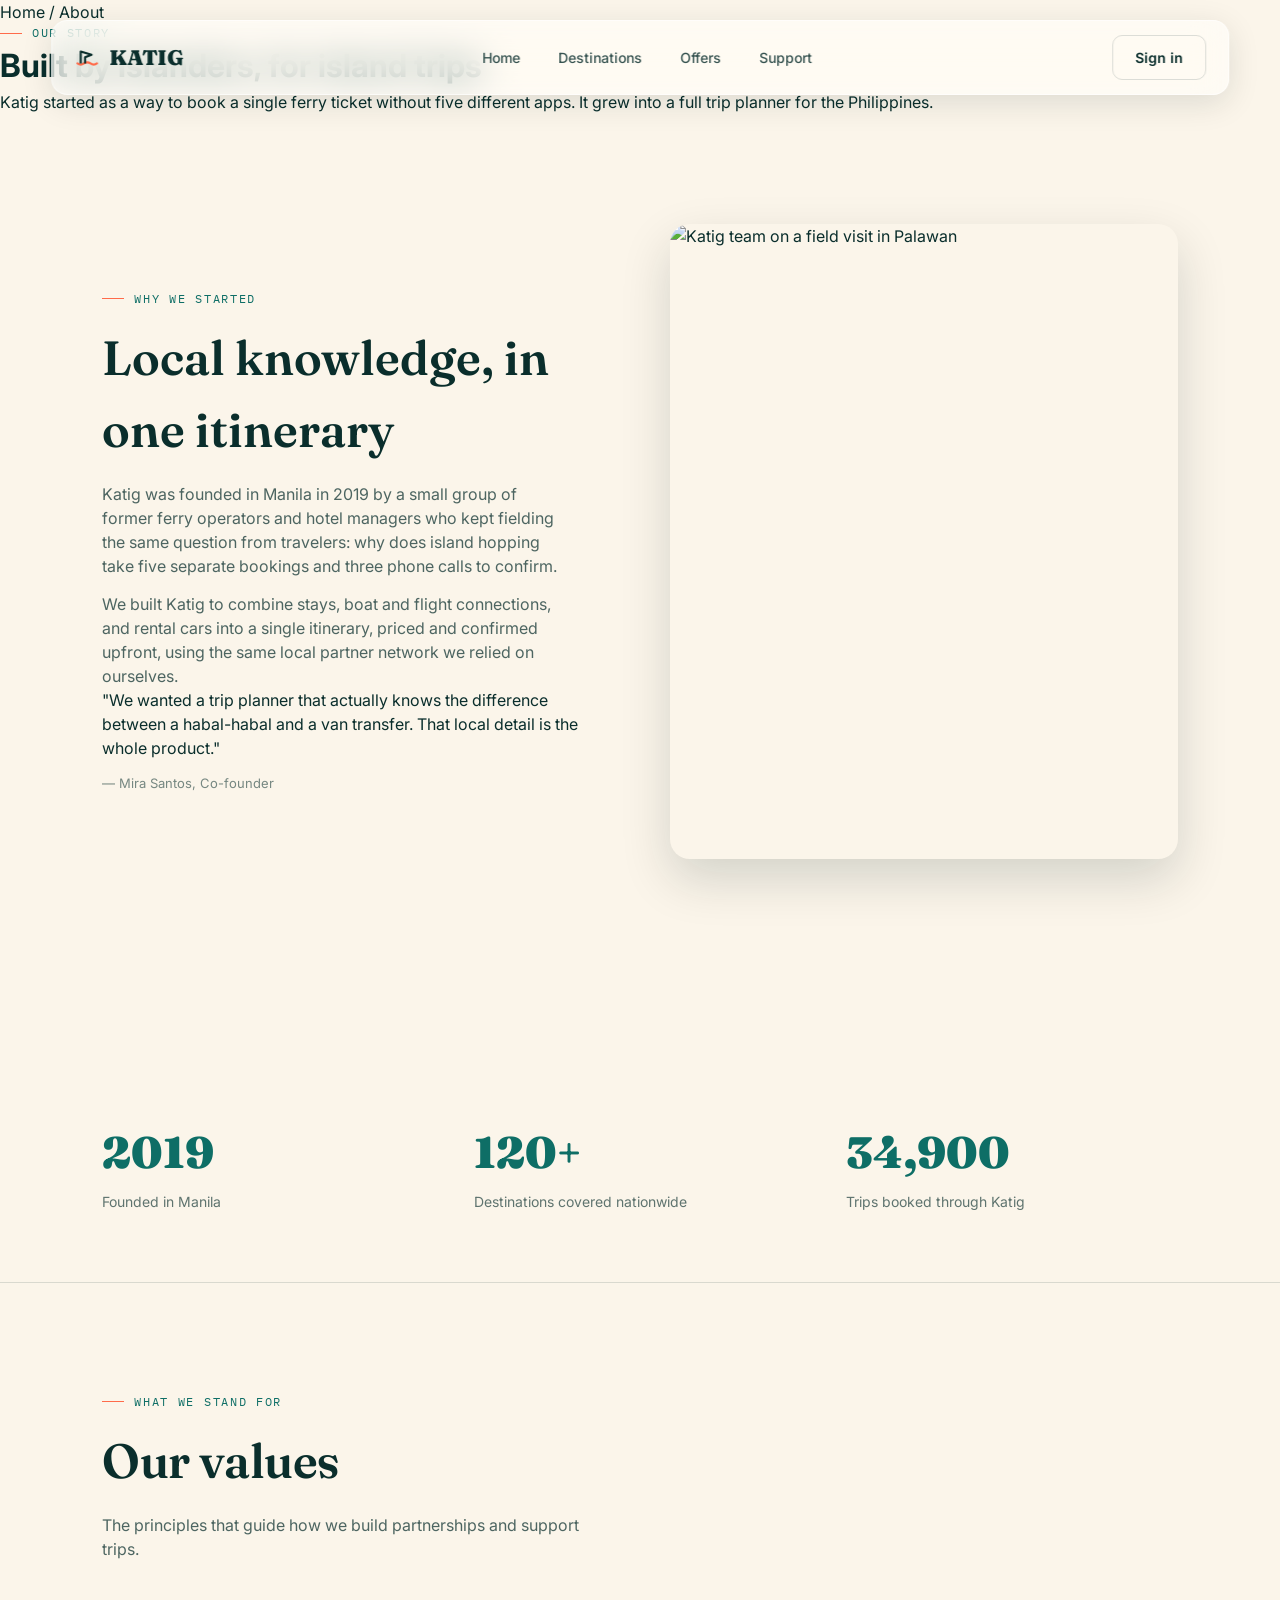
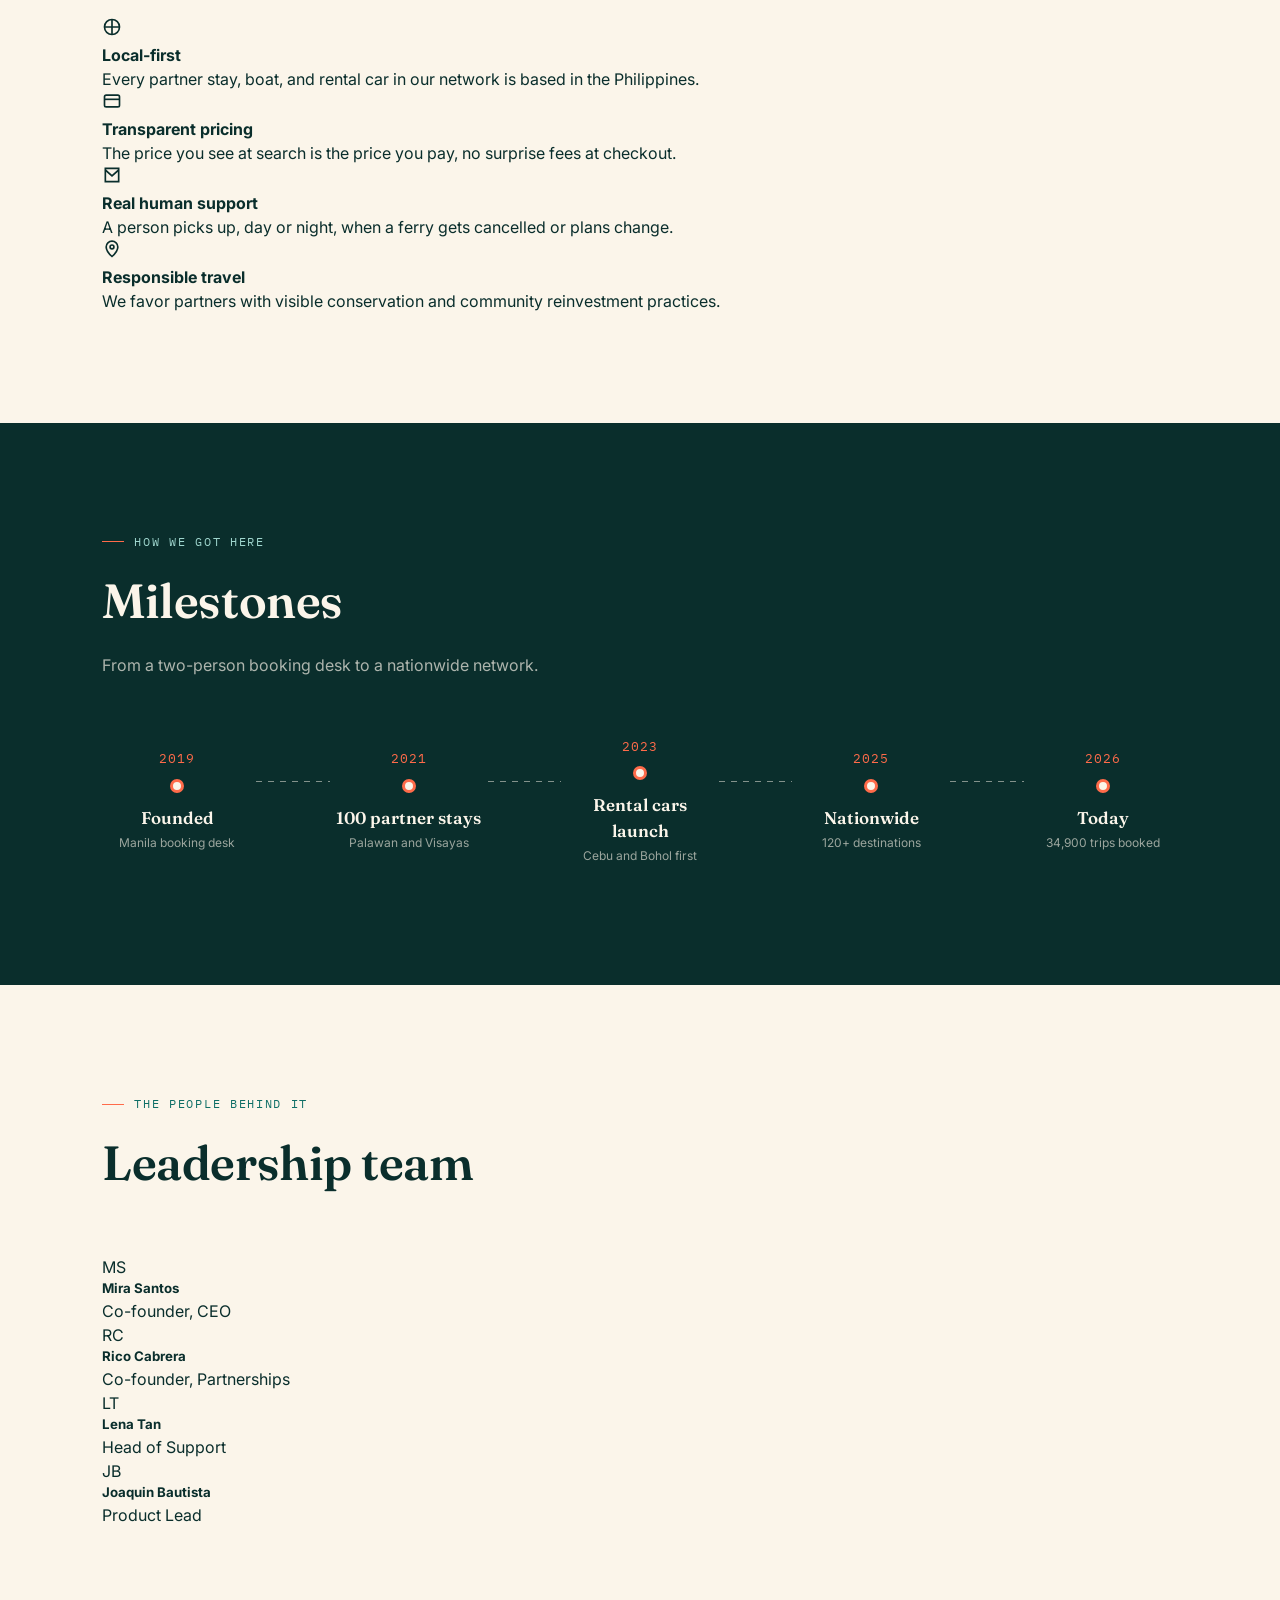
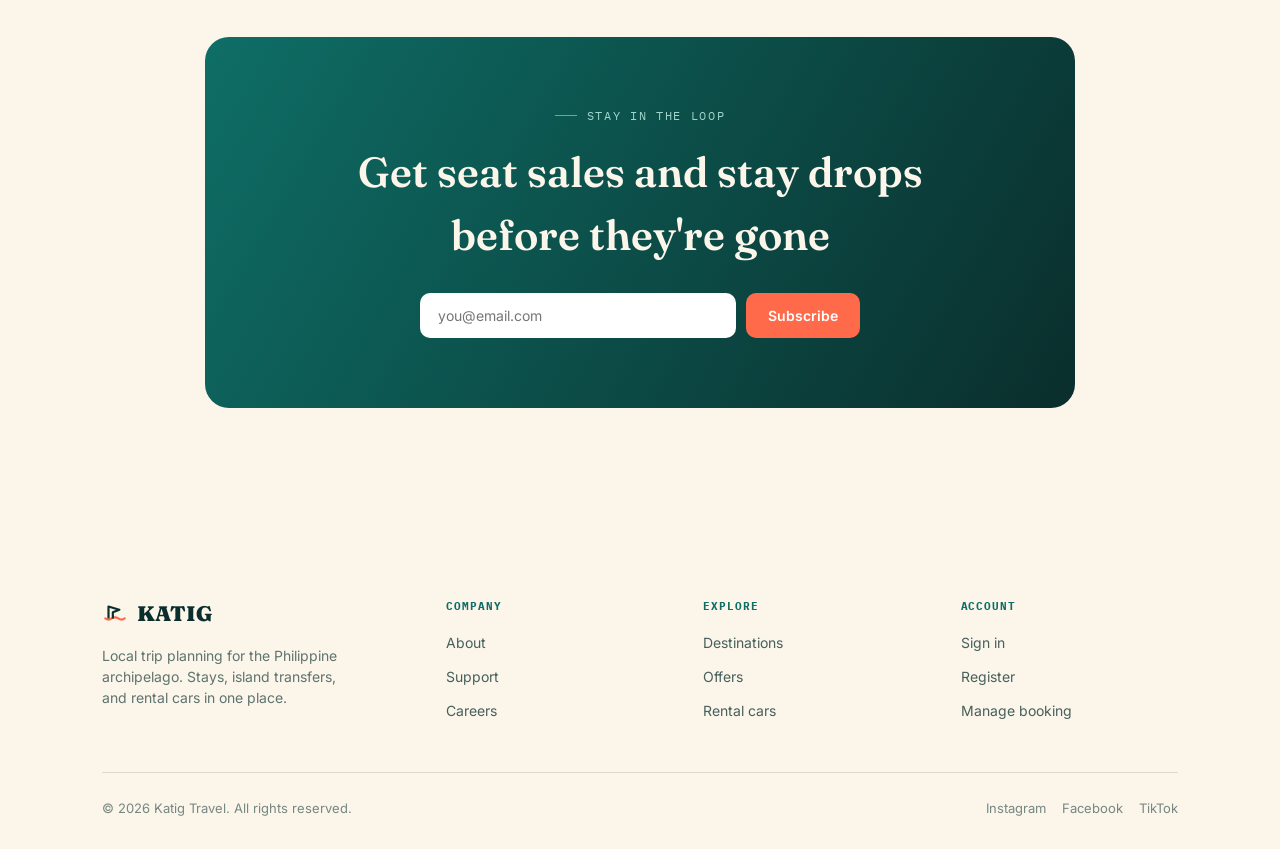
==== about.html @ 53a7f75b "add about page" ====
<!DOCTYPE html>
<html lang="en">
<head>
<meta charset="UTF-8">
<meta name="viewport" content="width=device-width, initial-scale=1.0">
<title>About — Katig</title>
<link rel="preconnect" href="https://fonts.googleapis.com">
<link rel="preconnect" href="https://fonts.gstatic.com" crossorigin>
<link href="https://fonts.googleapis.com/css2?family=Fraunces:ital,wght@0,400;0,600;0,900;1,500&family=Inter:wght@400;500;600;700&family=IBM+Plex+Mono:wght@400;500&display=swap" rel="stylesheet">
<link rel="stylesheet" href="assets/style.css">
<link rel="stylesheet" href="assets/pages.css">
</head>
<body>

<nav class="navbar">
  <a href="index.html" class="logo">
    <svg viewBox="0 0 24 24" fill="none"><path d="M3 17c2 1.4 4 1.4 6 0s4-1.4 6 0 4 1.4 6 0" stroke="#FF6B4A" stroke-width="2" stroke-linecap="round"/><path d="M6 17V6l10 3-6 2.4V17" stroke="#0A2E2C" stroke-width="2" stroke-linejoin="round"/></svg>
    KATIG
  </a>
  <ul class="nav-links">
    <li><a href="index.html">Home</a></li>
    <li><a href="destinations.html">Destinations</a></li>
    <li><a href="offers.html">Offers</a></li>
    <li><a href="support.html">Support</a></li>
  </ul>
  <div class="nav-cta">
    <a href="signin.html" class="btn btn-ghost">Sign in</a>
    <button class="nav-toggle" aria-label="Open menu"><span></span><span></span><span></span></button>
  </div>
</nav>

<header class="page-header">
  <div class="page-header-inner">
    <div class="breadcrumb"><a href="index.html">Home</a> / About</div>
    <div class="eyebrow">Our story</div>
    <h1>Built by islanders, for island trips</h1>
    <p>Katig started as a way to book a single ferry ticket without five different apps. It grew into a full trip planner for the Philippines.</p>
  </div>
</header>

<section class="section">
  <div class="split">
    <div>
      <div class="eyebrow">Why we started</div>
      <h2 style="font-family:'Fraunces',serif;font-weight:600;font-size:clamp(32px,4vw,48px);margin-top:14px;">Local knowledge, in one itinerary</h2>
      <p style="margin-top:16px;color:rgba(10,46,44,0.72);max-width:460px;">Katig was founded in Manila in 2019 by a small group of former ferry operators and hotel managers who kept fielding the same question from travelers: why does island hopping take five separate bookings and three phone calls to confirm.</p>
      <p style="margin-top:14px;color:rgba(10,46,44,0.72);max-width:460px;">We built Katig to combine stays, boat and flight connections, and rental cars into a single itinerary, priced and confirmed upfront, using the same local partner network we relied on ourselves.</p>
      <blockquote class="story-quote">"We wanted a trip planner that actually knows the difference between a habal-habal and a van transfer. That local detail is the whole product."</blockquote>
      <p style="margin-top:14px;font-size:13px;color:rgba(10,46,44,0.55);">— Mira Santos, Co-founder</p>
    </div>
    <img src="https://picsum.photos/seed/katig-team/700/850" alt="Katig team on a field visit in Palawan">
  </div>
</section>

<section class="stats-strip">
  <div class="stat"><h3>2019</h3><p>Founded in Manila</p></div>
  <div class="stat"><h3>120+</h3><p>Destinations covered nationwide</p></div>
  <div class="stat"><h3>34,900</h3><p>Trips booked through Katig</p></div>
</section>

<section class="section">
  <div class="section-head">
    <div class="eyebrow">What we stand for</div>
    <h2>Our values</h2>
    <p>The principles that guide how we build partnerships and support trips.</p>
  </div>
  <div class="support-grid">
    <div class="support-card">
      <div class="icon"><svg width="20" height="20" viewBox="0 0 24 24" fill="none"><circle cx="12" cy="12" r="9" stroke="currentColor" stroke-width="2"/><path d="M12 3v18M3 12h18" stroke="currentColor" stroke-width="2"/></svg></div>
      <h4>Local-first</h4>
      <p>Every partner stay, boat, and rental car in our network is based in the Philippines.</p>
    </div>
    <div class="support-card">
      <div class="icon"><svg width="20" height="20" viewBox="0 0 24 24" fill="none"><rect x="3" y="5" width="18" height="14" rx="2" stroke="currentColor" stroke-width="2"/><path d="M3 10h18" stroke="currentColor" stroke-width="2"/></svg></div>
      <h4>Transparent pricing</h4>
      <p>The price you see at search is the price you pay, no surprise fees at checkout.</p>
    </div>
    <div class="support-card">
      <div class="icon"><svg width="20" height="20" viewBox="0 0 24 24" fill="none"><path d="M4 4h16v16H4V4Z" stroke="currentColor" stroke-width="2"/><path d="M4 6l8 7 8-7" stroke="currentColor" stroke-width="2"/></svg></div>
      <h4>Real human support</h4>
      <p>A person picks up, day or night, when a ferry gets cancelled or plans change.</p>
    </div>
    <div class="support-card">
      <div class="icon"><svg width="20" height="20" viewBox="0 0 24 24" fill="none"><path d="M12 21s7-6.3 7-11.5A7 7 0 0 0 5 9.5C5 14.7 12 21 12 21Z" stroke="currentColor" stroke-width="2"/><circle cx="12" cy="9.5" r="2.3" stroke="currentColor" stroke-width="2"/></svg></div>
      <h4>Responsible travel</h4>
      <p>We favor partners with visible conservation and community reinvestment practices.</p>
    </div>
  </div>
</section>

<section class="section route-section">
  <div class="section-head">
    <div class="eyebrow">How we got here</div>
    <h2>Milestones</h2>
    <p>From a two-person booking desk to a nationwide network.</p>
  </div>
  <div class="route-strip">
    <div class="route-stop">
      <span class="code">2019</span>
      <div class="route-dot"></div>
      <h4>Founded</h4>
      <span>Manila booking desk</span>
    </div>
    <div class="route-line"></div>
    <div class="route-stop">
      <span class="code">2021</span>
      <div class="route-dot"></div>
      <h4>100 partner stays</h4>
      <span>Palawan and Visayas</span>
    </div>
    <div class="route-line"></div>
    <div class="route-stop">
      <span class="code">2023</span>
      <div class="route-dot"></div>
      <h4>Rental cars launch</h4>
      <span>Cebu and Bohol first</span>
    </div>
    <div class="route-line"></div>
    <div class="route-stop">
      <span class="code">2025</span>
      <div class="route-dot"></div>
      <h4>Nationwide</h4>
      <span>120+ destinations</span>
    </div>
    <div class="route-line"></div>
    <div class="route-stop">
      <span class="code">2026</span>
      <div class="route-dot"></div>
      <h4>Today</h4>
      <span>34,900 trips booked</span>
    </div>
  </div>
</section>

<section class="section">
  <div class="section-head">
    <div class="eyebrow">The people behind it</div>
    <h2>Leadership team</h2>
  </div>
  <div class="team-grid">
    <div class="team-card">
      <div class="team-avatar">MS</div>
      <h5>Mira Santos</h5>
      <span>Co-founder, CEO</span>
    </div>
    <div class="team-card">
      <div class="team-avatar">RC</div>
      <h5>Rico Cabrera</h5>
      <span>Co-founder, Partnerships</span>
    </div>
    <div class="team-card">
      <div class="team-avatar">LT</div>
      <h5>Lena Tan</h5>
      <span>Head of Support</span>
    </div>
    <div class="team-card">
      <div class="team-avatar">JB</div>
      <h5>Joaquin Bautista</h5>
      <span>Product Lead</span>
    </div>
  </div>
</section>

<section class="section" style="padding-top:0;">
  <div class="newsletter">
    <div class="eyebrow">Stay in the loop</div>
    <h2>Get seat sales and stay drops before they're gone</h2>
    <form class="newsletter-form">
      <input type="email" placeholder="you@email.com" required>
      <button class="btn btn-coral" type="submit">Subscribe</button>
    </form>
  </div>
</section>

<footer>
  <div class="footer-top">
    <div class="footer-brand">
      <a href="index.html" class="logo">
        <svg viewBox="0 0 24 24" fill="none"><path d="M3 17c2 1.4 4 1.4 6 0s4-1.4 6 0 4 1.4 6 0" stroke="#FF6B4A" stroke-width="2" stroke-linecap="round"/><path d="M6 17V6l10 3-6 2.4V17" stroke="#0A2E2C" stroke-width="2" stroke-linejoin="round"/></svg>
        KATIG
      </a>
      <p>Local trip planning for the Philippine archipelago. Stays, island transfers, and rental cars in one place.</p>
    </div>
    <div class="footer-col">
      <h5>Company</h5>
      <ul>
        <li><a href="about.html">About</a></li>
        <li><a href="support.html">Support</a></li>
        <li><a href="#">Careers</a></li>
      </ul>
    </div>
    <div class="footer-col">
      <h5>Explore</h5>
      <ul>
        <li><a href="destinations.html">Destinations</a></li>
        <li><a href="offers.html">Offers</a></li>
        <li><a href="#">Rental cars</a></li>
      </ul>
    </div>
    <div class="footer-col">
      <h5>Account</h5>
      <ul>
        <li><a href="signin.html">Sign in</a></li>
        <li><a href="register.html">Register</a></li>
        <li><a href="#">Manage booking</a></li>
      </ul>
    </div>
  </div>
  <div class="footer-bottom">
    <span>© 2026 Katig Travel. All rights reserved.</span>
    <div class="socials">
      <a href="#">Instagram</a>
      <a href="#">Facebook</a>
      <a href="#">TikTok</a>
    </div>
  </div>
</footer>

<script src="assets/main.js"></script>

</body>
</html>
---- assets/style.css ----
:root{
  --ink:#0A2E2C;
  --midnight:#07211F;
  --lagoon:#17A398;
  --lagoon-deep:#0E6E66;
  --coral:#FF6B4A;
  --sand:#FBF5EA;
  --sand-dim:#F1E8D6;
  --paper:#FFFFFF;
  --line:rgba(10,46,44,0.14);
  --shadow:0 20px 50px rgba(7,33,31,0.16);
}
*{margin:0;padding:0;box-sizing:border-box;}
html{scroll-behavior:smooth;}
body{
  font-family:'Inter',sans-serif;
  background:var(--sand);
  color:var(--ink);
  line-height:1.5;
  -webkit-font-smoothing:antialiased;
}
img{display:block;max-width:100%;}
a{color:inherit;text-decoration:none;}
button{font-family:inherit;cursor:pointer;border:none;background:none;}
input,select{font-family:inherit;}
.eyebrow{
  font-family:'IBM Plex Mono',monospace;
  font-size:12px;
  letter-spacing:0.14em;
  text-transform:uppercase;
  color:var(--lagoon-deep);
  display:flex;
  align-items:center;
  gap:10px;
}
.eyebrow::before{
  content:"";
  width:22px;
  height:1px;
  background:var(--coral);
  display:inline-block;
}
.section{
  padding:110px 8vw;
}
.section-head{
  max-width:640px;
  margin-bottom:56px;
}
.section-head h2{
  font-family:'Fraunces',serif;
  font-weight:600;
  font-size:clamp(32px,4vw,48px);
  margin-top:14px;
  letter-spacing:-0.01em;
}
.section-head p{
  margin-top:16px;
  color:rgba(10,46,44,0.72);
  font-size:16px;
  max-width:480px;
}

.navbar{
  position:fixed;
  top:20px;
  left:50%;
  transform:translateX(-50%);
  width:min(1180px,92vw);
  z-index:100;
  display:flex;
  align-items:center;
  justify-content:space-between;
  padding:14px 22px;
  border-radius:16px;
  background:rgba(255,255,255,0.55);
  backdrop-filter:blur(18px) saturate(160%);
  -webkit-backdrop-filter:blur(18px) saturate(160%);
  border:1px solid rgba(255,255,255,0.6);
  box-shadow:0 8px 32px rgba(7,33,31,0.12);
  transition:background 0.3s ease;
}
.logo{
  display:flex;
  align-items:center;
  gap:9px;
  font-family:'Fraunces',serif;
  font-weight:900;
  font-size:21px;
  letter-spacing:-0.01em;
  color:var(--ink);
}
.logo svg{width:26px;height:26px;}
.nav-links{
  display:flex;
  gap:34px;
  list-style:none;
  font-size:14px;
  font-weight:500;
}
.nav-links a{
  position:relative;
  padding:6px 2px;
  color:var(--ink);
  opacity:0.82;
  transition:opacity 0.2s ease;
}
.nav-links a:hover{opacity:1;}
.nav-links a::after{
  content:"";
  position:absolute;
  left:0;bottom:0;
  width:0;
  height:2px;
  background:var(--coral);
  transition:width 0.25s ease;
}
.nav-links a:hover::after{width:100%;}
.nav-cta{
  display:flex;
  align-items:center;
  gap:14px;
}
.btn{
  display:inline-flex;
  align-items:center;
  justify-content:center;
  gap:8px;
  padding:11px 22px;
  border-radius:10px;
  font-size:14px;
  font-weight:600;
  transition:transform 0.2s ease, box-shadow 0.2s ease, background 0.2s ease;
}
.btn-primary{
  background:var(--ink);
  color:var(--sand);
}
.btn-primary:hover{transform:translateY(-2px);box-shadow:0 10px 24px rgba(10,46,44,0.28);}
.btn-coral{
  background:var(--coral);
  color:#fff;
}
.btn-coral:hover{transform:translateY(-2px);box-shadow:0 10px 24px rgba(255,107,74,0.38);}
.btn-ghost{
  border:1px solid var(--line);
  color:var(--ink);
}
.btn-ghost:hover{background:rgba(10,46,44,0.05);}
.nav-toggle{
  display:none;
  flex-direction:column;
  gap:5px;
  padding:6px;
}
.nav-toggle span{
  width:22px;height:2px;background:var(--ink);
}

.hero{
  position:relative;
  min-height:100vh;
  display:flex;
  flex-direction:column;
  align-items:center;
  justify-content:center;
  padding:160px 6vw 0;
  overflow:hidden;
}
.hero-bg{
  position:absolute;
  inset:0;
  background:url('https://picsum.photos/seed/katig-hero/1800/1200') center/cover no-repeat;
}
.hero-bg::after{
  content:"";
  position:absolute;
  inset:0;
  background:linear-gradient(180deg, rgba(7,33,31,0.55) 0%, rgba(7,33,31,0.35) 45%, rgba(7,33,31,0.85) 100%);
}
.hero-content{
  position:relative;
  z-index:2;
  text-align:center;
  max-width:840px;
  color:#fff;
}
.hero-content .eyebrow{
  justify-content:center;
  color:#F1E8D6;
}
.hero-content .eyebrow::before{background:var(--coral);}
.hero-content h1{
  font-family:'Fraunces',serif;
  font-weight:600;
  font-size:clamp(40px,6.4vw,80px);
  line-height:1.05;
  letter-spacing:-0.02em;
  margin:20px 0 22px;
}
.hero-content h1 em{
  font-style:italic;
  font-weight:500;
  color:var(--coral);
}
.hero-content p{
  font-size:18px;
  color:rgba(255,255,255,0.86);
  max-width:520px;
  margin:0 auto;
}
.hero-actions{
  margin-top:34px;
  display:flex;
  gap:14px;
}

.search-card{
  position:relative;
  z-index:2;
  margin-top:64px;
  margin-bottom:-64px;
  width:min(980px,90vw);
  background:rgba(255,255,255,0.72);
  backdrop-filter:blur(20px) saturate(160%);
  -webkit-backdrop-filter:blur(20px) saturate(160%);
  border:1px solid rgba(255,255,255,0.65);
  border-radius:20px;
  box-shadow:var(--shadow);
  padding:22px 26px;
  display:grid;
  grid-template-columns:1.3fr 1fr 1fr 1fr auto;
  gap:0;
}
.search-field{
  padding:6px 20px;
  border-right:1px solid rgba(10,46,44,0.14);
  display:flex;
  flex-direction:column;
  gap:6px;
}
.search-field:first-child{padding-left:4px;}
.search-field:last-of-type{border-right:none;}
.search-field label{
  font-family:'IBM Plex Mono',monospace;
  font-size:10.5px;
  letter-spacing:0.08em;
  text-transform:uppercase;
  color:var(--lagoon-deep);
}
.search-field select,.search-field input{
  border:none;
  background:transparent;
  font-size:15px;
  font-weight:600;
  color:var(--ink);
  outline:none;
}
.search-submit{
  display:flex;
  align-items:center;
  justify-content:center;
  padding-left:16px;
}
.search-submit button{
  width:54px;height:54px;
  border-radius:14px;
  background:var(--coral);
  color:#fff;
  display:flex;align-items:center;justify-content:center;
  transition:transform 0.2s ease;
}
.search-submit button:hover{transform:scale(1.06);}

.stats-strip{
  padding:150px 8vw 70px;
  display:grid;
  grid-template-columns:repeat(3,1fr);
  gap:40px;
  border-bottom:1px solid var(--line);
}
.stat h3{
  font-family:'Fraunces',serif;
  font-weight:900;
  font-size:44px;
  color:var(--lagoon-deep);
}
.stat p{
  margin-top:6px;
  font-size:14px;
  color:rgba(10,46,44,0.65);
}

.dest-grid{
  display:grid;
  grid-template-columns:repeat(3,1fr);
  gap:26px;
}
.dest-card{
  position:relative;
  border-radius:18px;
  overflow:hidden;
  aspect-ratio:3/4;
  box-shadow:0 12px 30px rgba(10,46,44,0.14);
  transition:transform 0.35s ease;
}
.dest-card:hover{transform:translateY(-6px);}
.dest-card img{
  width:100%;height:100%;object-fit:cover;
  transition:transform 0.5s ease;
}
.dest-card:hover img{transform:scale(1.08);}
.dest-card-overlay{
  position:absolute;inset:0;
  background:linear-gradient(180deg, transparent 40%, rgba(7,33,31,0.88) 100%);
  display:flex;
  flex-direction:column;
  justify-content:flex-end;
  padding:22px;
  color:#fff;
}
.dest-code{
  align-self:flex-start;
  font-family:'IBM Plex Mono',monospace;
  font-size:11px;
  letter-spacing:0.1em;
  background:rgba(255,255,255,0.18);
  border:1px solid rgba(255,255,255,0.35);
  padding:4px 9px;
  border-radius:6px;
  margin-bottom:10px;
}
.dest-card-overlay h3{
  font-family:'Fraunces',serif;
  font-weight:600;
  font-size:24px;
}
.dest-card-overlay .from{
  margin-top:6px;
  font-size:13px;
  color:rgba(255,255,255,0.78);
}
.dest-card-overlay .from strong{color:var(--coral);font-size:15px;}

.route-section{
  background:var(--ink);
  color:var(--sand);
}
.route-section .eyebrow{color:#9FD6CE;}
.route-section .eyebrow::before{background:var(--coral);}
.route-section .section-head h2{color:var(--sand);}
.route-section .section-head p{color:rgba(251,245,234,0.68);}
.route-strip{
  display:flex;
  align-items:center;
  overflow-x:auto;
  padding-bottom:10px;
  gap:0;
}
.route-stop{
  flex:0 0 auto;
  display:flex;
  flex-direction:column;
  align-items:center;
  text-align:center;
  width:150px;
}
.route-stop .code{
  font-family:'IBM Plex Mono',monospace;
  font-size:13px;
  letter-spacing:0.08em;
  color:var(--coral);
  margin-bottom:10px;
}
.route-dot{
  width:14px;height:14px;
  border-radius:50%;
  background:var(--sand);
  border:3px solid var(--coral);
}
.route-stop h4{
  font-family:'Fraunces',serif;
  font-size:17px;
  font-weight:600;
  margin-top:12px;
}
.route-stop span{
  font-size:12px;
  color:rgba(251,245,234,0.6);
  margin-top:4px;
}
.route-line{
  flex:1 1 auto;
  height:1px;
  min-width:40px;
  background-image:linear-gradient(90deg, rgba(251,245,234,0.5) 50%, transparent 50%);
  background-size:12px 1px;
  margin:0 4px;
  align-self:center;
  margin-bottom:34px;
}

.split{
  display:grid;
  grid-template-columns:1fr 1fr;
  gap:60px;
  align-items:center;
}
.split img{
  border-radius:20px;
  aspect-ratio:4/5;
  object-fit:cover;
  box-shadow:var(--shadow);
}
.stay-grid{
  display:grid;
  grid-template-columns:repeat(3,1fr);
  gap:24px;
}
.stay-card{
  background:var(--paper);
  border-radius:16px;
  overflow:hidden;
  border:1px solid var(--line);
  transition:transform 0.3s ease, box-shadow 0.3s ease;
}
.stay-card:hover{transform:translateY(-4px);box-shadow:var(--shadow);}
.stay-card img{width:100%;height:200px;object-fit:cover;}
.stay-body{padding:20px;}
.stay-tags{display:flex;gap:8px;margin-bottom:10px;}
.tag{
  font-size:11px;
  font-family:'IBM Plex Mono',monospace;
  background:var(--sand-dim);
  color:var(--lagoon-deep);
  padding:4px 8px;
  border-radius:6px;
  letter-spacing:0.04em;
}
.stay-body h4{
  font-family:'Fraunces',serif;
  font-weight:600;
  font-size:19px;
}
.stay-meta{
  display:flex;
  justify-content:space-between;
  align-items:center;
  margin-top:14px;
  padding-top:14px;
  border-top:1px solid var(--line);
}
.rating{
  font-size:13px;
  color:var(--ink);
  display:flex;
  align-items:center;
  gap:5px;
}
.price{
  font-family:'Fraunces',serif;
  font-weight:600;
  font-size:17px;
  color:var(--lagoon-deep);
}

.fleet-list{display:flex;flex-direction:column;gap:0;}
.fleet-item{
  display:flex;
  justify-content:space-between;
  align-items:center;
  padding:20px 0;
  border-bottom:1px solid var(--line);
}
.fleet-item:first-child{padding-top:0;}
.fleet-name{
  font-family:'Fraunces',serif;
  font-weight:600;
  font-size:20px;
}
.fleet-name span{
  display:block;
  font-family:'Inter',sans-serif;
  font-weight:400;
  font-size:13px;
  color:rgba(10,46,44,0.6);
  margin-top:4px;
}
.fleet-price{
  text-align:right;
  font-family:'IBM Plex Mono',monospace;
  color:var(--lagoon-deep);
  font-size:15px;
}
.fleet-price span{
  display:block;
  font-family:'Inter',sans-serif;
  font-size:11px;
  color:rgba(10,46,44,0.5);
  margin-top:2px;
}

.offers-grid{
  display:grid;
  grid-template-columns:repeat(3,1fr);
  gap:28px;
}
.ticket{
  background:var(--paper);
  border-radius:16px;
  box-shadow:0 14px 34px rgba(10,46,44,0.12);
  overflow:hidden;
  position:relative;
}
.ticket-top{
  padding:24px 24px 20px;
}
.ticket-top .eyebrow{margin-bottom:14px;}
.ticket-route{
  display:flex;
  align-items:center;
  justify-content:space-between;
  font-family:'IBM Plex Mono',monospace;
  font-size:22px;
  font-weight:500;
  color:var(--ink);
}
.ticket-route .arrow{color:var(--coral);font-size:16px;}
.ticket-top h4{
  margin-top:14px;
  font-family:'Fraunces',serif;
  font-weight:600;
  font-size:19px;
}
.ticket-perf{
  position:relative;
  height:0;
  border-top:2px dashed var(--line);
  margin:0 24px;
}
.ticket-perf::before,.ticket-perf::after{
  content:"";
  position:absolute;
  top:-11px;
  width:22px;height:22px;
  background:var(--sand);
  border-radius:50%;
}
.ticket-perf::before{left:-34px;}
.ticket-perf::after{right:-34px;}
.ticket-bottom{
  padding:20px 24px 26px;
  display:flex;
  justify-content:space-between;
  align-items:center;
}
.ticket-discount{
  font-family:'Fraunces',serif;
  font-weight:900;
  font-size:26px;
  color:var(--coral);
}
.ticket-discount span{
  display:block;
  font-family:'IBM Plex Mono',monospace;
  font-weight:400;
  font-size:11px;
  color:rgba(10,46,44,0.55);
  margin-top:2px;
}

.testimonial-grid{
  display:grid;
  grid-template-columns:repeat(3,1fr);
  gap:26px;
}
.testimonial{
  background:var(--sand-dim);
  border-radius:16px;
  padding:28px;
}
.testimonial p{
  font-family:'Fraunces',serif;
  font-style:italic;
  font-size:18px;
  line-height:1.5;
  color:var(--ink);
}
.testimonial-author{
  display:flex;
  align-items:center;
  gap:12px;
  margin-top:20px;
}
.avatar{
  width:38px;height:38px;
  border-radius:50%;
  background:var(--lagoon);
  color:#fff;
  display:flex;align-items:center;justify-content:center;
  font-family:'IBM Plex Mono',monospace;
  font-size:13px;
}
.testimonial-author div strong{display:block;font-size:14px;}
.testimonial-author div span{font-size:12px;color:rgba(10,46,44,0.6);}

.newsletter{
  background:linear-gradient(120deg, var(--lagoon-deep), var(--ink));
  border-radius:24px;
  margin:0 8vw;
  padding:70px 8vw;
  text-align:center;
  color:var(--sand);
}
.newsletter .eyebrow{justify-content:center;color:#9FD6CE;}
.newsletter .eyebrow::before{background:var(--coral);}
.newsletter h2{
  font-family:'Fraunces',serif;
  font-weight:600;
  font-size:clamp(28px,4vw,42px);
  margin:16px 0 26px;
}
.newsletter-form{
  display:flex;
  justify-content:center;
  gap:10px;
  max-width:440px;
  margin:0 auto;
}
.newsletter-form input{
  flex:1;
  padding:14px 18px;
  border-radius:10px;
  border:none;
  outline:none;
  font-size:14px;
}

footer{
  padding:80px 8vw 30px;
}
.footer-top{
  display:grid;
  grid-template-columns:1.4fr 1fr 1fr 1fr;
  gap:40px;
  padding-bottom:50px;
  border-bottom:1px solid var(--line);
}
.footer-brand p{
  margin-top:16px;
  font-size:14px;
  color:rgba(10,46,44,0.65);
  max-width:260px;
}
.footer-col h5{
  font-family:'IBM Plex Mono',monospace;
  font-size:11px;
  letter-spacing:0.08em;
  text-transform:uppercase;
  color:var(--lagoon-deep);
  margin-bottom:16px;
}
.footer-col ul{list-style:none;display:flex;flex-direction:column;gap:10px;}
.footer-col a{font-size:14px;color:rgba(10,46,44,0.75);}
.footer-col a:hover{color:var(--coral);}
.footer-bottom{
  display:flex;
  justify-content:space-between;
  align-items:center;
  padding-top:26px;
  font-size:13px;
  color:rgba(10,46,44,0.55);
}
.socials{display:flex;gap:16px;}

@media (max-width:980px){
  .dest-grid,.stay-grid,.offers-grid,.testimonial-grid{grid-template-columns:repeat(2,1fr);}
  .split{grid-template-columns:1fr;}
  .footer-top{grid-template-columns:1fr 1fr;}
  .search-card{grid-template-columns:1fr 1fr;row-gap:16px;}
  .search-field{border-right:none;border-bottom:1px solid rgba(10,46,44,0.14);padding-bottom:14px;}
  .search-submit{grid-column:span 2;justify-content:flex-end;}
}
@media (max-width:720px){
  .nav-links,.nav-cta .btn-ghost{display:none;}
  .nav-toggle{display:flex;}
  .stats-strip{grid-template-columns:1fr;gap:26px;}
  .dest-grid,.stay-grid,.offers-grid,.testimonial-grid{grid-template-columns:1fr;}
  .footer-top{grid-template-columns:1fr;}
  .search-card{grid-template-columns:1fr;}
  .search-submit{grid-column:span 1;justify-content:stretch;}
  .search-submit button{width:100%;border-radius:12px;}
  .section{padding:80px 6vw;}
}
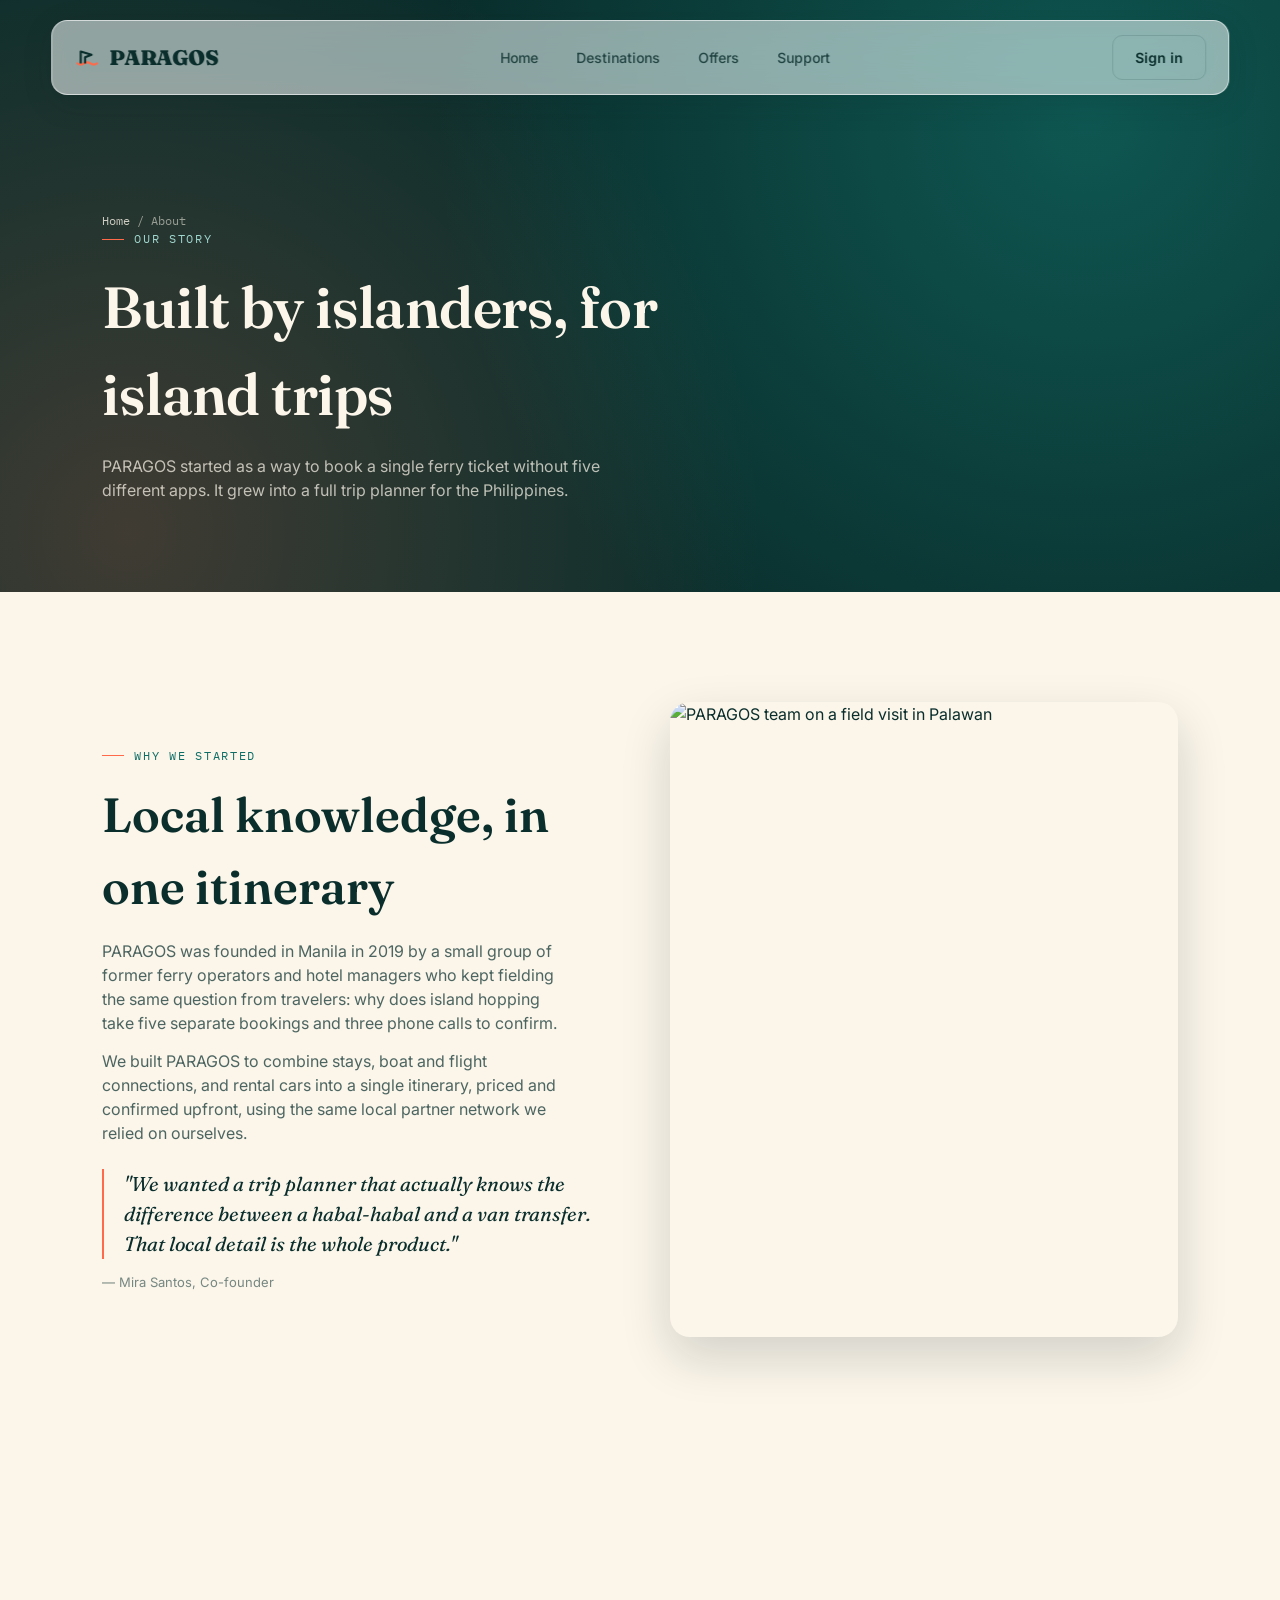
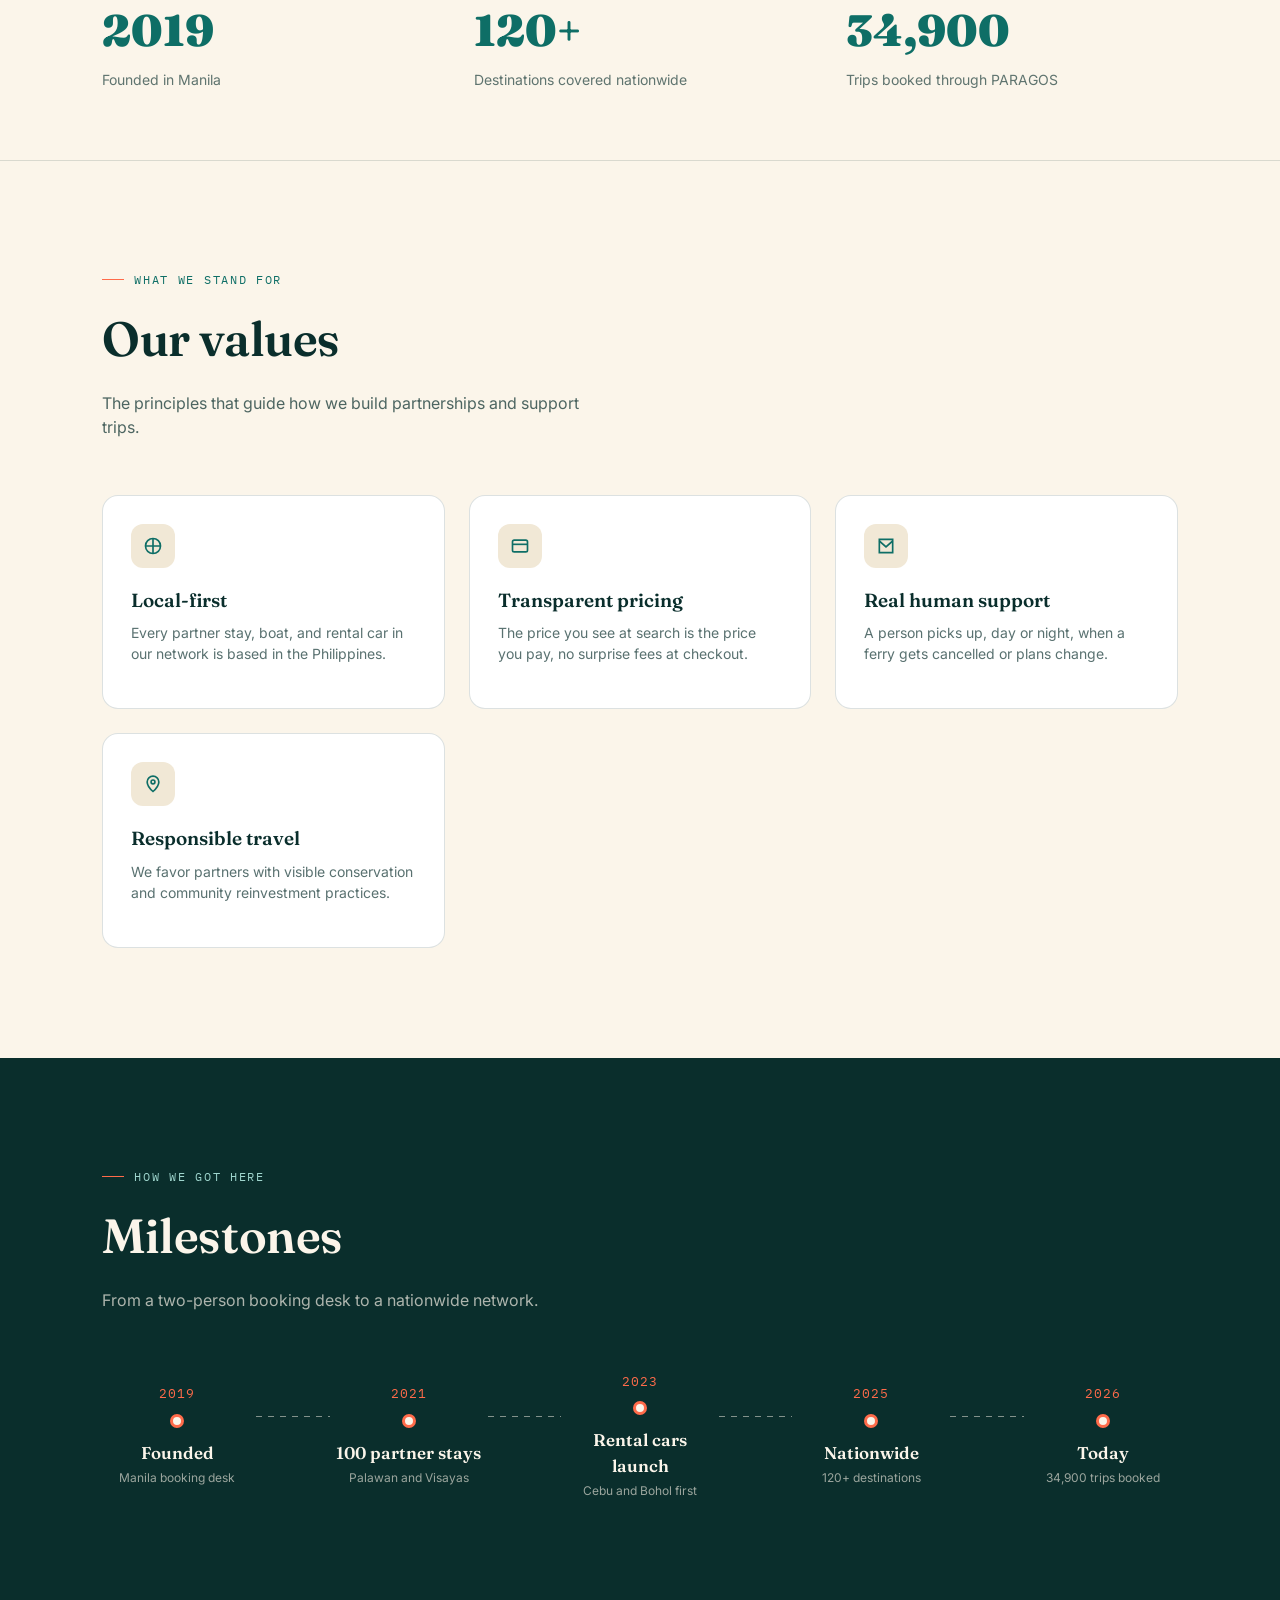
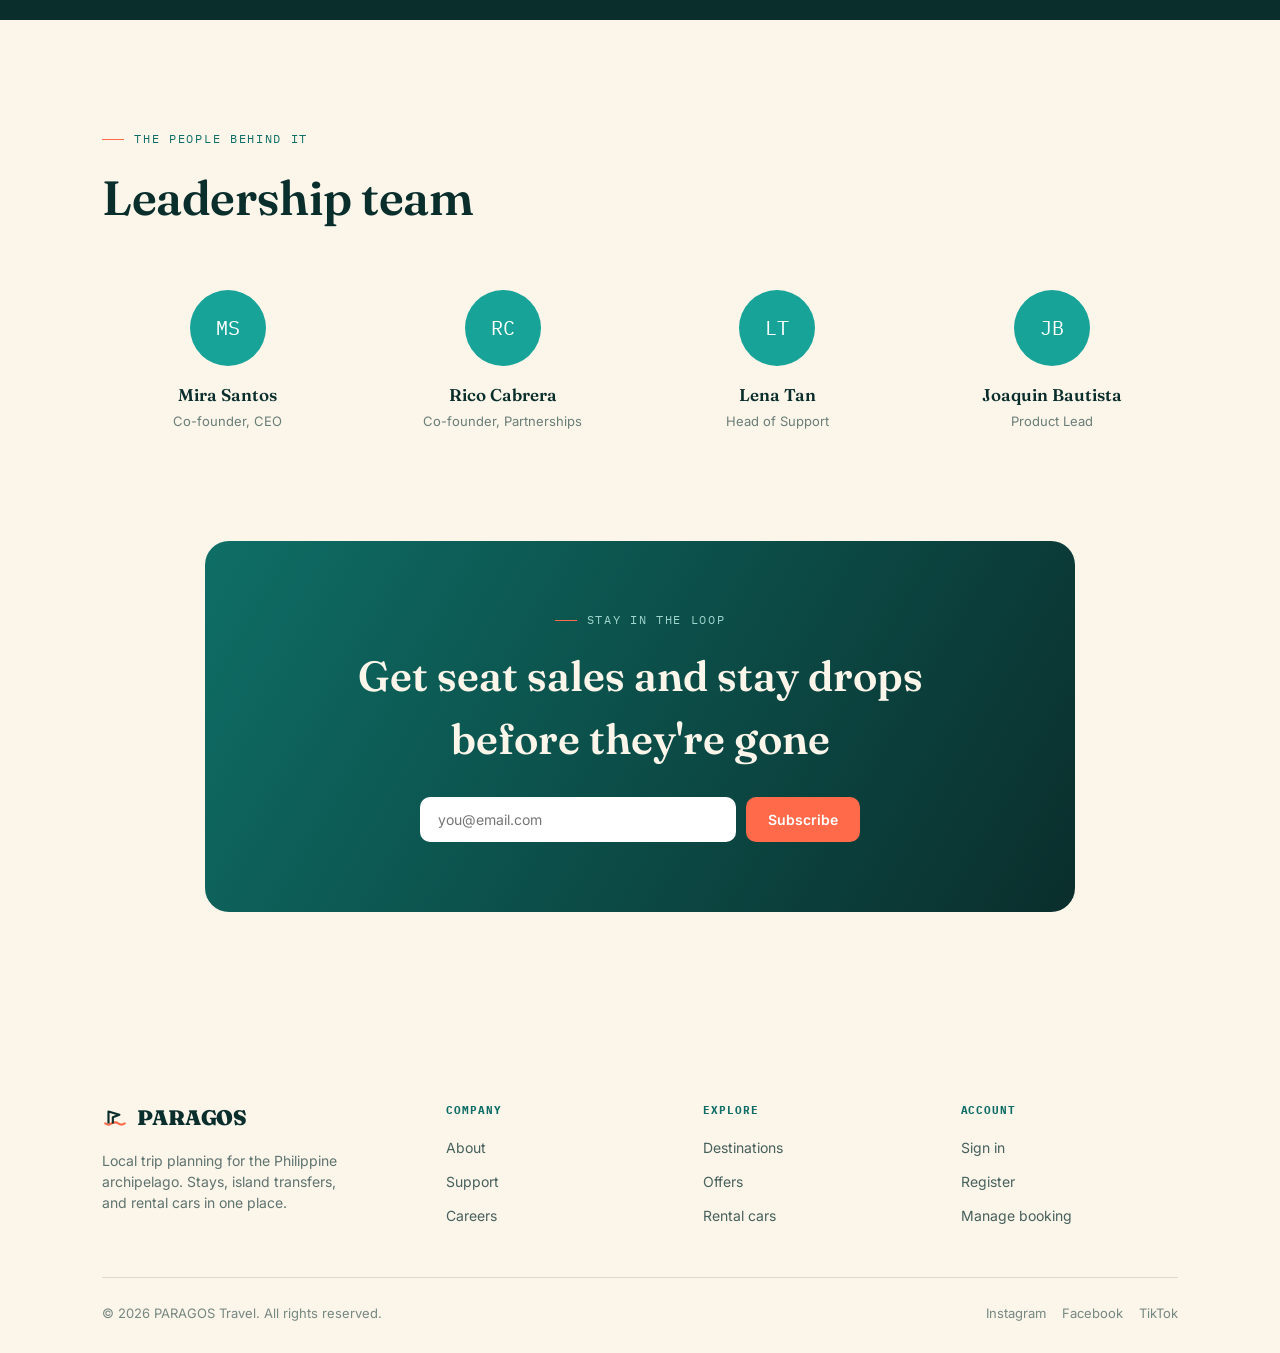
==== commit 1ec73a4e: "change name" ====
--- a/about.html
+++ b/about.html
@@ -3,7 +3,7 @@
 <head>
 <meta charset="UTF-8">
 <meta name="viewport" content="width=device-width, initial-scale=1.0">
-<title>About — Katig</title>
+<title>About — PARAGOS</title>
 <link rel="preconnect" href="https://fonts.googleapis.com">
 <link rel="preconnect" href="https://fonts.gstatic.com" crossorigin>
 <link href="https://fonts.googleapis.com/css2?family=Fraunces:ital,wght@0,400;0,600;0,900;1,500&family=Inter:wght@400;500;600;700&family=IBM+Plex+Mono:wght@400;500&display=swap" rel="stylesheet">
@@ -15,7 +15,7 @@
 <nav class="navbar">
   <a href="index.html" class="logo">
     <svg viewBox="0 0 24 24" fill="none"><path d="M3 17c2 1.4 4 1.4 6 0s4-1.4 6 0 4 1.4 6 0" stroke="#FF6B4A" stroke-width="2" stroke-linecap="round"/><path d="M6 17V6l10 3-6 2.4V17" stroke="#0A2E2C" stroke-width="2" stroke-linejoin="round"/></svg>
-    KATIG
+    PARAGOS
   </a>
   <ul class="nav-links">
     <li><a href="index.html">Home</a></li>
@@ -34,7 +34,7 @@
     <div class="breadcrumb"><a href="index.html">Home</a> / About</div>
     <div class="eyebrow">Our story</div>
     <h1>Built by islanders, for island trips</h1>
-    <p>Katig started as a way to book a single ferry ticket without five different apps. It grew into a full trip planner for the Philippines.</p>
+    <p>PARAGOS started as a way to book a single ferry ticket without five different apps. It grew into a full trip planner for the Philippines.</p>
   </div>
 </header>
 
@@ -43,19 +43,19 @@
     <div>
       <div class="eyebrow">Why we started</div>
       <h2 style="font-family:'Fraunces',serif;font-weight:600;font-size:clamp(32px,4vw,48px);margin-top:14px;">Local knowledge, in one itinerary</h2>
-      <p style="margin-top:16px;color:rgba(10,46,44,0.72);max-width:460px;">Katig was founded in Manila in 2019 by a small group of former ferry operators and hotel managers who kept fielding the same question from travelers: why does island hopping take five separate bookings and three phone calls to confirm.</p>
-      <p style="margin-top:14px;color:rgba(10,46,44,0.72);max-width:460px;">We built Katig to combine stays, boat and flight connections, and rental cars into a single itinerary, priced and confirmed upfront, using the same local partner network we relied on ourselves.</p>
+      <p style="margin-top:16px;color:rgba(10,46,44,0.72);max-width:460px;">PARAGOS was founded in Manila in 2019 by a small group of former ferry operators and hotel managers who kept fielding the same question from travelers: why does island hopping take five separate bookings and three phone calls to confirm.</p>
+      <p style="margin-top:14px;color:rgba(10,46,44,0.72);max-width:460px;">We built PARAGOS to combine stays, boat and flight connections, and rental cars into a single itinerary, priced and confirmed upfront, using the same local partner network we relied on ourselves.</p>
       <blockquote class="story-quote">"We wanted a trip planner that actually knows the difference between a habal-habal and a van transfer. That local detail is the whole product."</blockquote>
       <p style="margin-top:14px;font-size:13px;color:rgba(10,46,44,0.55);">— Mira Santos, Co-founder</p>
     </div>
-    <img src="https://picsum.photos/seed/katig-team/700/850" alt="Katig team on a field visit in Palawan">
+    <img src="https://picsum.photos/seed/paragos-team/700/850" alt="PARAGOS team on a field visit in Palawan">
   </div>
 </section>
 
 <section class="stats-strip">
   <div class="stat"><h3>2019</h3><p>Founded in Manila</p></div>
   <div class="stat"><h3>120+</h3><p>Destinations covered nationwide</p></div>
-  <div class="stat"><h3>34,900</h3><p>Trips booked through Katig</p></div>
+  <div class="stat"><h3>34,900</h3><p>Trips booked through PARAGOS</p></div>
 </section>
 
 <section class="section">
@@ -177,7 +177,7 @@
     <div class="footer-brand">
       <a href="index.html" class="logo">
         <svg viewBox="0 0 24 24" fill="none"><path d="M3 17c2 1.4 4 1.4 6 0s4-1.4 6 0 4 1.4 6 0" stroke="#FF6B4A" stroke-width="2" stroke-linecap="round"/><path d="M6 17V6l10 3-6 2.4V17" stroke="#0A2E2C" stroke-width="2" stroke-linejoin="round"/></svg>
-        KATIG
+        PARAGOS
       </a>
       <p>Local trip planning for the Philippine archipelago. Stays, island transfers, and rental cars in one place.</p>
     </div>
@@ -207,7 +207,7 @@
     </div>
   </div>
   <div class="footer-bottom">
-    <span>© 2026 Katig Travel. All rights reserved.</span>
+    <span>© 2026 PARAGOS Travel. All rights reserved.</span>
     <div class="socials">
       <a href="#">Instagram</a>
       <a href="#">Facebook</a>
--- a/assets/style.css
+++ b/assets/style.css
@@ -116,6 +116,10 @@
   transition:width 0.25s ease;
 }
 .nav-links a:hover::after{width:100%;}
+.nav-links a.active{opacity:1;}
+.nav-links a.active::after{width:100%;}
+.nav-links a.active{opacity:1;}
+.nav-links a.active::after{width:100%;}
 .nav-cta{
   display:flex;
   align-items:center;
--- a/assets/pages.css
+++ b/assets/pages.css
@@ -0,0 +1,659 @@
+.page-header{
+  position:relative;
+  padding:190px 8vw 90px;
+  background:var(--ink);
+  color:var(--sand);
+  overflow:hidden;
+}
+.page-header::before{
+  content:"";
+  position:absolute;
+  inset:0;
+  background:radial-gradient(circle at 85% 20%, rgba(23,163,152,0.35), transparent 55%),
+             radial-gradient(circle at 10% 90%, rgba(255,107,74,0.22), transparent 50%);
+}
+.page-header-inner{position:relative;z-index:1;max-width:680px;}
+.page-header .eyebrow{color:#9FD6CE;}
+.page-header .eyebrow::before{background:var(--coral);}
+.page-header h1{
+  font-family:'Fraunces',serif;
+  font-weight:600;
+  font-size:clamp(36px,5vw,58px);
+  margin-top:16px;
+  letter-spacing:-0.01em;
+}
+.page-header p{
+  margin-top:16px;
+  font-size:16px;
+  color:rgba(251,245,234,0.72);
+  max-width:520px;
+}
+.breadcrumb{
+  font-family:'IBM Plex Mono',monospace;
+  font-size:12px;
+  color:rgba(251,245,234,0.55);
+  margin-top:22px;
+}
+.breadcrumb a{color:rgba(251,245,234,0.8);}
+.breadcrumb a:hover{color:var(--coral);}
+
+.filter-bar{
+  display:flex;
+  flex-wrap:wrap;
+  gap:12px;
+  align-items:center;
+  justify-content:space-between;
+  padding:20px 8vw;
+  border-bottom:1px solid var(--line);
+  position:sticky;
+  top:0;
+  background:rgba(251,245,234,0.92);
+  backdrop-filter:blur(10px);
+  z-index:40;
+}
+.filter-chips{
+  display:flex;
+  flex-wrap:wrap;
+  gap:10px;
+}
+.chip{
+  font-family:'IBM Plex Mono',monospace;
+  font-size:12px;
+  letter-spacing:0.03em;
+  padding:9px 16px;
+  border-radius:100px;
+  border:1px solid var(--line);
+  color:var(--ink);
+  transition:background 0.2s ease, color 0.2s ease, border-color 0.2s ease;
+}
+.chip.active{
+  background:var(--ink);
+  color:var(--sand);
+  border-color:var(--ink);
+}
+.chip:hover:not(.active){border-color:var(--lagoon);}
+.filter-sort{
+  display:flex;
+  align-items:center;
+  gap:10px;
+  font-size:13px;
+  color:rgba(10,46,44,0.6);
+}
+.filter-sort select{
+  border:1px solid var(--line);
+  border-radius:8px;
+  padding:8px 12px;
+  font-size:13px;
+  color:var(--ink);
+  background:var(--paper);
+}
+
+.pagination{
+  display:flex;
+  justify-content:center;
+  align-items:center;
+  gap:8px;
+  margin-top:56px;
+}
+.page-num{
+  width:38px;height:38px;
+  border-radius:10px;
+  display:flex;
+  align-items:center;
+  justify-content:center;
+  font-family:'IBM Plex Mono',monospace;
+  font-size:13px;
+  border:1px solid var(--line);
+  color:var(--ink);
+  transition:background 0.2s ease,color 0.2s ease;
+}
+.page-num.active{background:var(--ink);color:var(--sand);border-color:var(--ink);}
+.page-num:hover:not(.active){border-color:var(--lagoon);}
+.page-nav{
+  font-family:'IBM Plex Mono',monospace;
+  font-size:12px;
+  letter-spacing:0.05em;
+  color:var(--ink);
+  padding:9px 16px;
+  border:1px solid var(--line);
+  border-radius:10px;
+}
+.page-nav:hover{border-color:var(--lagoon);}
+
+.support-grid{
+  display:grid;
+  grid-template-columns:repeat(3,1fr);
+  gap:24px;
+}
+.support-card{
+  background:var(--paper);
+  border:1px solid var(--line);
+  border-radius:16px;
+  padding:28px;
+  transition:transform 0.25s ease,box-shadow 0.25s ease;
+}
+.support-card:hover{transform:translateY(-4px);box-shadow:var(--shadow);}
+.support-card .icon{
+  width:44px;height:44px;
+  border-radius:12px;
+  background:var(--sand-dim);
+  display:flex;align-items:center;justify-content:center;
+  color:var(--lagoon-deep);
+  margin-bottom:18px;
+}
+.support-card h4{
+  font-family:'Fraunces',serif;
+  font-weight:600;
+  font-size:19px;
+  margin-bottom:8px;
+}
+.support-card p{
+  font-size:14px;
+  color:rgba(10,46,44,0.68);
+  margin-bottom:16px;
+}
+.support-card a{
+  font-family:'IBM Plex Mono',monospace;
+  font-size:12px;
+  color:var(--coral);
+  letter-spacing:0.03em;
+}
+
+.faq-list{
+  display:flex;
+  flex-direction:column;
+  border-top:1px solid var(--line);
+}
+.faq-item{
+  border-bottom:1px solid var(--line);
+}
+.faq-question{
+  width:100%;
+  display:flex;
+  justify-content:space-between;
+  align-items:center;
+  padding:24px 4px;
+  text-align:left;
+  font-family:'Fraunces',serif;
+  font-weight:600;
+  font-size:18px;
+  color:var(--ink);
+}
+.faq-icon{
+  width:24px;height:24px;
+  flex:0 0 auto;
+  position:relative;
+  margin-left:20px;
+}
+.faq-icon::before,.faq-icon::after{
+  content:"";
+  position:absolute;
+  background:var(--ink);
+  transition:transform 0.3s ease, opacity 0.3s ease;
+}
+.faq-icon::before{top:11px;left:2px;right:2px;height:2px;}
+.faq-icon::after{left:11px;top:2px;bottom:2px;width:2px;}
+.faq-item.open .faq-icon::after{transform:rotate(90deg);opacity:0;}
+.faq-answer{
+  max-height:0;
+  overflow:hidden;
+  transition:max-height 0.35s ease;
+}
+.faq-answer p{
+  padding:0 4px 24px;
+  font-size:14px;
+  color:rgba(10,46,44,0.7);
+  max-width:640px;
+  line-height:1.6;
+}
+
+.contact-split{
+  display:grid;
+  grid-template-columns:0.9fr 1.1fr;
+  gap:60px;
+}
+.contact-info{display:flex;flex-direction:column;gap:22px;}
+.contact-info-item{
+  display:flex;
+  gap:16px;
+  align-items:flex-start;
+  padding:20px 0;
+  border-bottom:1px solid var(--line);
+}
+.contact-info-item .icon{
+  width:38px;height:38px;
+  border-radius:10px;
+  background:var(--sand-dim);
+  color:var(--lagoon-deep);
+  display:flex;align-items:center;justify-content:center;
+  flex:0 0 auto;
+}
+.contact-info-item h5{
+  font-family:'Fraunces',serif;
+  font-weight:600;
+  font-size:16px;
+}
+.contact-info-item span{
+  display:block;
+  font-size:13px;
+  color:rgba(10,46,44,0.62);
+  margin-top:4px;
+}
+.form-card{
+  background:var(--paper);
+  border:1px solid var(--line);
+  border-radius:20px;
+  padding:36px;
+  box-shadow:var(--shadow);
+}
+.form-row{
+  display:grid;
+  grid-template-columns:1fr 1fr;
+  gap:16px;
+}
+.form-field{
+  display:flex;
+  flex-direction:column;
+  gap:8px;
+  margin-bottom:18px;
+}
+.form-field label{
+  font-family:'IBM Plex Mono',monospace;
+  font-size:11px;
+  letter-spacing:0.06em;
+  text-transform:uppercase;
+  color:var(--lagoon-deep);
+}
+.form-field input,.form-field select,.form-field textarea{
+  border:1px solid var(--line);
+  border-radius:10px;
+  padding:13px 15px;
+  font-size:14px;
+  color:var(--ink);
+  outline:none;
+  background:var(--sand);
+  transition:border-color 0.2s ease;
+  font-family:'Inter',sans-serif;
+}
+.form-field input:focus,.form-field select:focus,.form-field textarea:focus{
+  border-color:var(--lagoon);
+}
+.form-field textarea{resize:vertical;min-height:110px;}
+.form-submit{width:100%;margin-top:6px;}
+
+.auth-wrap{
+  min-height:100vh;
+  display:grid;
+  grid-template-columns:1fr 1fr;
+}
+.auth-visual{
+  position:relative;
+  background:url('https://picsum.photos/seed/katig-auth/1000/1400') center/cover no-repeat;
+}
+.auth-visual::after{
+  content:"";
+  position:absolute;
+  inset:0;
+  background:linear-gradient(200deg, rgba(7,33,31,0.25), rgba(7,33,31,0.82));
+}
+.auth-visual-content{
+  position:relative;
+  z-index:1;
+  height:100%;
+  display:flex;
+  flex-direction:column;
+  justify-content:flex-end;
+  padding:60px;
+  color:var(--sand);
+}
+.auth-visual-content .eyebrow{color:#9FD6CE;margin-bottom:16px;}
+.auth-visual-content .eyebrow::before{background:var(--coral);}
+.auth-visual-content h2{
+  font-family:'Fraunces',serif;
+  font-weight:600;
+  font-size:34px;
+  max-width:340px;
+  line-height:1.2;
+}
+.auth-visual-content p{
+  margin-top:14px;
+  font-size:14px;
+  color:rgba(251,245,234,0.72);
+  max-width:340px;
+}
+.auth-side{
+  display:flex;
+  align-items:center;
+  justify-content:center;
+  padding:60px 8vw;
+}
+.auth-card{width:100%;max-width:400px;}
+.auth-card .logo{margin-bottom:44px;}
+.auth-card h1{
+  font-family:'Fraunces',serif;
+  font-weight:600;
+  font-size:32px;
+  letter-spacing:-0.01em;
+}
+.auth-card .sub{
+  margin-top:10px;
+  font-size:14px;
+  color:rgba(10,46,44,0.62);
+  margin-bottom:34px;
+}
+.auth-form .form-field{margin-bottom:20px;}
+.auth-row{
+  display:flex;
+  justify-content:space-between;
+  align-items:center;
+  font-size:13px;
+  margin-bottom:28px;
+}
+.remember{
+  display:flex;
+  align-items:center;
+  gap:8px;
+  color:rgba(10,46,44,0.72);
+}
+.remember input{accent-color:var(--lagoon-deep);}
+.auth-row a{color:var(--coral);font-weight:500;}
+.divider{
+  display:flex;
+  align-items:center;
+  gap:14px;
+  margin:28px 0;
+  font-family:'IBM Plex Mono',monospace;
+  font-size:11px;
+  letter-spacing:0.06em;
+  color:rgba(10,46,44,0.45);
+}
+.divider::before,.divider::after{
+  content:"";
+  flex:1;
+  height:1px;
+  background:var(--line);
+}
+.social-row{
+  display:grid;
+  grid-template-columns:1fr 1fr;
+  gap:12px;
+}
+.btn-social{
+  display:flex;
+  align-items:center;
+  justify-content:center;
+  gap:10px;
+  padding:12px;
+  border:1px solid var(--line);
+  border-radius:10px;
+  font-size:13px;
+  font-weight:500;
+  color:var(--ink);
+  transition:border-color 0.2s ease,background 0.2s ease;
+}
+.btn-social:hover{border-color:var(--lagoon);background:var(--sand-dim);}
+.auth-footer-note{
+  text-align:center;
+  margin-top:30px;
+  font-size:14px;
+  color:rgba(10,46,44,0.65);
+}
+.auth-footer-note a{color:var(--coral);font-weight:600;}
+
+@media (max-width:980px){
+  .contact-split{grid-template-columns:1fr;}
+  .support-grid{grid-template-columns:1fr 1fr;}
+  .auth-wrap{grid-template-columns:1fr;}
+  .auth-visual{display:none;}
+}
+@media (max-width:720px){
+  .form-row{grid-template-columns:1fr;}
+  .support-grid{grid-template-columns:1fr;}
+  .filter-bar{flex-direction:column;align-items:flex-start;}
+  .page-header{padding:150px 6vw 60px;}
+}
+
+.stepper{
+  display:flex;
+  align-items:center;
+  margin-bottom:56px;
+}
+.step{
+  display:flex;
+  align-items:center;
+  gap:10px;
+  flex:0 0 auto;
+}
+.step-num{
+  width:32px;height:32px;
+  border-radius:50%;
+  display:flex;
+  align-items:center;
+  justify-content:center;
+  font-family:'IBM Plex Mono',monospace;
+  font-size:13px;
+  border:1px solid var(--line);
+  color:var(--ink);
+  background:var(--paper);
+}
+.step.active .step-num{background:var(--ink);color:var(--sand);border-color:var(--ink);}
+.step.done .step-num{background:var(--lagoon-deep);color:#fff;border-color:var(--lagoon-deep);}
+.step-label{font-size:13px;font-weight:500;color:rgba(10,46,44,0.7);}
+.step.active .step-label{color:var(--ink);font-weight:600;}
+.step-line{flex:1 1 auto;height:1px;background:var(--line);margin:0 14px;}
+
+.booking-layout{
+  display:grid;
+  grid-template-columns:1.6fr 1fr;
+  gap:48px;
+  align-items:start;
+}
+.booking-step{margin-bottom:56px;}
+.booking-step:last-child{margin-bottom:0;}
+.booking-step .eyebrow{margin-bottom:12px;}
+.booking-step h3{
+  font-family:'Fraunces',serif;
+  font-weight:600;
+  font-size:24px;
+  margin-bottom:22px;
+}
+.select-grid{
+  display:grid;
+  grid-template-columns:repeat(3,1fr);
+  gap:16px;
+}
+.select-card{
+  position:relative;
+  border:1px solid var(--line);
+  border-radius:14px;
+  overflow:hidden;
+  background:var(--paper);
+  cursor:pointer;
+  transition:border-color 0.2s ease,box-shadow 0.2s ease;
+}
+.select-card:hover{border-color:var(--lagoon);}
+.select-card.selected{border-color:var(--lagoon-deep);box-shadow:0 10px 24px rgba(23,163,152,0.18);}
+.select-card img{width:100%;height:120px;object-fit:cover;}
+.select-card-body{padding:14px 16px 16px;}
+.select-card-body h4{
+  font-family:'Fraunces',serif;
+  font-weight:600;
+  font-size:16px;
+}
+.select-card-body span{
+  display:block;
+  font-family:'IBM Plex Mono',monospace;
+  font-size:12px;
+  color:var(--lagoon-deep);
+  margin-top:6px;
+}
+.radio-dot{
+  position:absolute;
+  top:12px;right:12px;
+  width:20px;height:20px;
+  border-radius:50%;
+  border:2px solid rgba(255,255,255,0.85);
+  background:rgba(10,46,44,0.35);
+  z-index:2;
+}
+.select-card.selected .radio-dot{background:var(--lagoon-deep);border-color:var(--lagoon-deep);}
+.select-card-noimg{padding:26px 16px;text-align:center;}
+.select-card-noimg .radio-dot{position:static;margin:0 auto 14px;background:rgba(10,46,44,0.15);}
+.select-card-noimg.selected .radio-dot{background:var(--lagoon-deep);}
+
+.summary-card{
+  position:sticky;
+  top:110px;
+  background:var(--paper);
+  border-radius:20px;
+  box-shadow:var(--shadow);
+  padding:28px;
+}
+.summary-card .eyebrow{margin-bottom:14px;}
+.summary-route{
+  font-family:'IBM Plex Mono',monospace;
+  font-size:19px;
+  font-weight:500;
+  display:flex;
+  align-items:center;
+  gap:10px;
+  color:var(--ink);
+}
+.summary-route .arrow{color:var(--coral);font-size:15px;}
+.summary-meta{
+  margin-top:14px;
+  display:flex;
+  flex-direction:column;
+  gap:8px;
+}
+.summary-meta div{
+  display:flex;
+  justify-content:space-between;
+  font-size:13px;
+  color:rgba(10,46,44,0.65);
+}
+.summary-meta div span:last-child{color:var(--ink);font-weight:500;}
+.summary-perf{
+  position:relative;
+  height:0;
+  border-top:2px dashed var(--line);
+  margin:22px -28px;
+}
+.summary-perf::before,.summary-perf::after{
+  content:"";
+  position:absolute;
+  top:-11px;
+  width:22px;height:22px;
+  background:var(--sand);
+  border-radius:50%;
+}
+.summary-perf::before{left:-11px;}
+.summary-perf::after{right:-11px;}
+.summary-row{
+  display:flex;
+  justify-content:space-between;
+  padding:9px 0;
+  font-size:14px;
+  color:rgba(10,46,44,0.75);
+}
+.summary-row.discount{color:var(--coral);}
+.promo-row{
+  display:flex;
+  gap:8px;
+  margin:18px 0 6px;
+}
+.promo-row input{
+  flex:1;
+  border:1px solid var(--line);
+  border-radius:8px;
+  padding:10px 12px;
+  font-size:13px;
+  background:var(--sand);
+  outline:none;
+}
+.promo-row button{
+  padding:10px 16px;
+  border-radius:8px;
+  border:1px solid var(--line);
+  font-size:12px;
+  font-weight:600;
+  color:var(--ink);
+}
+.promo-row button:hover{border-color:var(--lagoon);}
+.summary-total{
+  display:flex;
+  justify-content:space-between;
+  align-items:baseline;
+  margin-top:16px;
+  padding-top:16px;
+  border-top:1px solid var(--line);
+}
+.summary-total span:first-child{
+  font-size:13px;
+  color:rgba(10,46,44,0.6);
+}
+.summary-total span:last-child{
+  font-family:'Fraunces',serif;
+  font-weight:600;
+  font-size:24px;
+  color:var(--ink);
+}
+.summary-note{
+  margin-top:16px;
+  font-size:12px;
+  color:rgba(10,46,44,0.5);
+  line-height:1.5;
+}
+
+.team-grid{
+  display:grid;
+  grid-template-columns:repeat(4,1fr);
+  gap:24px;
+}
+.team-card{text-align:center;}
+.team-avatar{
+  width:76px;height:76px;
+  border-radius:50%;
+  background:var(--lagoon);
+  color:#fff;
+  display:flex;
+  align-items:center;
+  justify-content:center;
+  font-family:'IBM Plex Mono',monospace;
+  font-size:20px;
+  margin:0 auto 16px;
+}
+.team-card h5{
+  font-family:'Fraunces',serif;
+  font-weight:600;
+  font-size:17px;
+}
+.team-card span{
+  display:block;
+  font-size:13px;
+  color:rgba(10,46,44,0.6);
+  margin-top:4px;
+}
+
+.story-quote{
+  font-family:'Fraunces',serif;
+  font-style:italic;
+  font-size:20px;
+  line-height:1.5;
+  color:var(--ink);
+  border-left:2px solid var(--coral);
+  padding-left:20px;
+  margin-top:24px;
+}
+
+@media (max-width:980px){
+  .booking-layout{grid-template-columns:1fr;}
+  .summary-card{position:static;}
+  .select-grid{grid-template-columns:1fr 1fr;}
+  .team-grid{grid-template-columns:1fr 1fr;}
+}
+@media (max-width:720px){
+  .select-grid{grid-template-columns:1fr;}
+  .team-grid{grid-template-columns:1fr;}
+  .stepper{overflow-x:auto;}
+}
